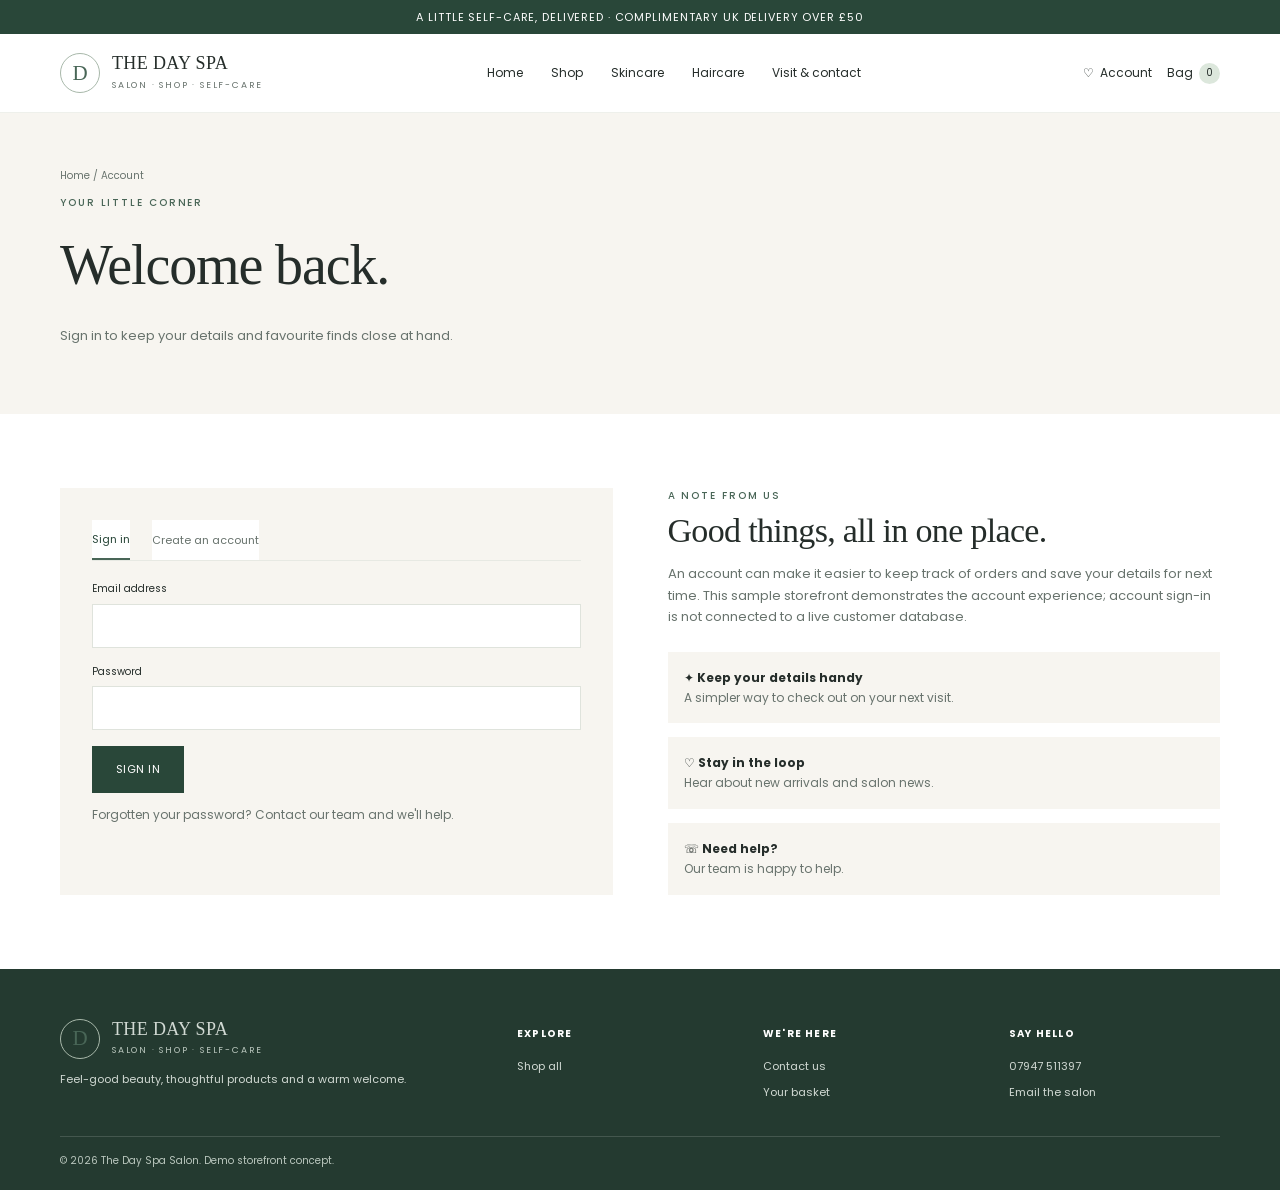
==== account.html @ 095abe60 "Add files via upload" ====
<!doctype html>
<html lang="en-GB">
  <head>
    <meta charset="utf-8">
    <meta name="viewport" content="width=device-width,initial-scale=1">
    <title>
      Your account | The Day Spa Salon
    </title>
    <link rel="preconnect" href="https://fonts.googleapis.com">
    <link rel="preconnect" href="https://fonts.gstatic.com" crossorigin>
    <link href="https://fonts.googleapis.com/css2?family=Poppins:wght@300;400;500;600&display=swap" rel="stylesheet">
    <link rel="stylesheet" href="styles.css">
    <script defer src="app.js">
    </script>
  </head>
  <body>
    <div class="announcement">
      A LITTLE SELF-CARE, DELIVERED · COMPLIMENTARY UK DELIVERY OVER £50
    </div>
    <header class="header">
      <div class="wrap headrow">
        <button class="menu-btn" data-menu aria-label="Open menu">
          ☰
        </button>
        <a class="brand" href="index.html">
          <span class="brandmark">
            D
          </span>
          <span class="brandname">
            THE DAY SPA
            <small>
              SALON · SHOP · SELF-CARE
            </small>
          </span>
        </a>
        <nav class="nav">
          <a href="index.html">
            Home
          </a>
          <a href="catalogue.html">
            Shop
          </a>
          <a href="catalogue.html?category=Skincare">
            Skincare
          </a>
          <a href="catalogue.html?category=Haircare">
            Haircare
          </a>
          <a href="support.html">
            Visit & contact
          </a>
          <a class="mobile-account" href="account.html">
            Account
          </a>
        </nav>
        <div class="head-actions">
          <a class="iconlink account-link" href="account.html">
            ♡
            <span>
              Account
            </span>
          </a>
          <a class="iconlink" href="basket.html">
            Bag
            <span class="cartcount" data-cart-count>
              0
            </span>
          </a>
        </div>
      </div>
    </header>
    <main>
      <section class="page-hero">
        <div class="wrap">
          <div class="crumb">
            <a href="index.html">
              Home
            </a>
            / Account
          </div>
          <div class="eyebrow">
            Your little corner
          </div>
          <h1 class="page-title">
            Welcome back.
          </h1>
          <p class="page-lede">
            Sign in to keep your details and favourite finds close at hand.
          </p>
        </div>
      </section>
      <section class="section">
        <div class="wrap form-layout">
          <div class="form-card">
            <div class="account-tabs">
              <button class="active" data-account-tab="login">
                Sign in
              </button>
              <button data-account-tab="register">
                Create an account
              </button>
            </div>
            <form data-account-panel="login" data-demo-form="login">
              <div class="notice hidden">
              </div>
              <div class="field">
                <label for="login-email">
                  Email address
                </label>
                <input id="login-email" type="email" required autocomplete="email">
              </div>
              <div class="field">
                <label for="login-password">
                  Password
                </label>
                <input id="login-password" type="password" required autocomplete="current-password">
              </div>
              <button class="btn" type="submit">
                SIGN IN
              </button>
              <p class="form-note">
                Forgotten your password? Contact our team and we'll help.
              </p>
            </form>
            <form class="hidden" data-account-panel="register" data-demo-form="register">
              <div class="notice hidden">
              </div>
              <div class="field">
                <label for="reg-name">
                  Your name
                </label>
                <input id="reg-name" required autocomplete="name">
              </div>
              <div class="field">
                <label for="reg-email">
                  Email address
                </label>
                <input id="reg-email" type="email" required autocomplete="email">
              </div>
              <div class="field">
                <label for="reg-password">
                  Create a password
                </label>
                <input id="reg-password" type="password" minlength="8" required autocomplete="new-password">
              </div>
              <button class="btn" type="submit">
                CREATE ACCOUNT
              </button>
              <p class="form-note">
                By creating an account, you agree to receive account-related updates.
              </p>
            </form>
          </div>
          <div>
            <div class="eyebrow">
              A note from us
            </div>
            <h2 style="font:34px Georgia,serif">
              Good things, all in one place.
            </h2>
            <p class="page-lede">
              An account can make it easier to keep track of orders and save your details for next time. This sample storefront demonstrates the account experience; account sign-in is not connected to a live customer database.
            </p>
            <div class="contact-details">
              <div>
                ✦
                <strong>
                  Keep your details handy
                </strong>
                <small>
                  A simpler way to check out on your next visit.
                </small>
              </div>
              <div>
                ♡
                <strong>
                  Stay in the loop
                </strong>
                <small>
                  Hear about new arrivals and salon news.
                </small>
              </div>
              <div>
                ☏
                <strong>
                  Need help?
                </strong>
                <small>
                  <a href="support.html">
                    Our team is happy to help.
                  </a>
                </small>
              </div>
            </div>
          </div>
        </div>
      </section>
    </main>
    <footer class="footer">
      <div class="wrap">
        <div class="footer-grid">
          <div>
            <a class="brand" href="index.html">
              <span class="brandmark">
                D
              </span>
              <span class="brandname">
                THE DAY SPA
                <small>
                  SALON · SHOP · SELF-CARE
                </small>
              </span>
            </a>
            <p>
              Feel-good beauty, thoughtful products and a warm welcome.
            </p>
          </div>
          <div>
            <h4>
              Explore
            </h4>
            <div class="foot-links">
              <a href="catalogue.html">
                Shop all
              </a>
            </div>
          </div>
          <div>
            <h4>
              We're here
            </h4>
            <div class="foot-links">
              <a href="support.html">
                Contact us
              </a>
              <a href="basket.html">
                Your basket
              </a>
            </div>
          </div>
          <div>
            <h4>
              Say hello
            </h4>
            <div class="foot-links">
              <a href="tel:07947511397">
                07947 511397
              </a>
              <a href="mailto:hello@thedayspasalon.co.uk">
                Email the salon
              </a>
            </div>
          </div>
        </div>
        <div class="copyright">
          ©
          <span data-year>
          </span>
          The Day Spa Salon. Demo storefront concept.
        </div>
      </div>
    </footer>
    <div class="toast">
    </div>
  </body>
</html>
---- styles.css ----
:root {
  --ink:#252d2a;
  --muted:#68736d;
  --cream:#f7f5f0;
  --sage:#dce7dc;
  --green:#496657;
  --deep:#294739;
  --line:#e7e9e3;
  --white:#fff;
  --rose:#dca79c;
  --shadow:0 16px 40px #243d3010
}
* {
  box-sizing:border-box
}
html {
  scroll-behavior:smooth
}
body {
  margin:0;
  font-family:'Poppins',sans-serif;
  color:var(--ink);
  background:#fff;
  line-height:1.65
}
button,input,textarea,select {
  font:inherit
}
a {
  color:inherit;
  text-decoration:none
}
img {
  display:block;
  max-width:100%
}
.wrap {
  width:min(1160px,calc(100% - 44px));
  margin:auto
}
.announcement {
  background:var(--deep);
  color:#fff;
  text-align:center;
  padding:8px 16px;
  font-size:11px;
  letter-spacing:.08em
}
.header {
  background:#fff;
  position:sticky;
  top:0;
  z-index:20;
  border-bottom:1px solid #eef0eb
}
.headrow {
  height:78px;
  display:flex;
  align-items:center;
  justify-content:space-between;
  gap:28px
}
.brand {
  display:flex;
  align-items:center;
  gap:12px;
  min-width:205px
}
.brandmark {
  width:40px;
  height:40px;
  border:1px solid #a8b8aa;
  border-radius:50%;
  display:grid;
  place-items:center;
  color:var(--green);
  font-family:Georgia,serif;
  font-size:21px
}
.brandname {
  font-family:Georgia,serif;
  line-height:1.1;
  font-size:18px;
  letter-spacing:.02em
}
.brandname small {
  display:block;
  font:9px Poppins,sans-serif;
  letter-spacing:.2em;
  color:var(--muted);
  margin-top:5px
}
.nav {
  display:flex;
  gap:28px;
  align-items:center;
  font-size:12px
}
.nav a:hover,.nav a.active {
  color:var(--green)
}
.head-actions {
  display:flex;
  gap:15px;
  align-items:center;
  font-size:12px
}
.iconlink {
  display:flex;
  gap:6px;
  align-items:center
}
.cartcount {
  border-radius:50%;
  background:var(--sage);
  min-width:21px;
  height:21px;
  display:inline-grid;
  place-items:center;
  font-size:10px
}
.menu-btn {
  display:none;
  border:0;
  background:none;
  font-size:23px
}
.hero {
  background:var(--cream);
  overflow:hidden
}
.hero-grid {
  display:grid;
  grid-template-columns:1fr 1fr;
  min-height:525px;
  align-items:center;
  gap:50px
}
.hero-copy {
  padding:70px 0
}
.eyebrow {
  font-size:10px;
  text-transform:uppercase;
  letter-spacing:.19em;
  color:var(--green);
  font-weight:500
}
.hero h1 {
  font-family:Georgia,serif;
  font-size:clamp(43px,6vw,72px);
  font-weight:400;
  line-height:1.04;
  letter-spacing:-.035em;
  margin:20px 0
}
.hero p {
  max-width:460px;
  color:var(--muted);
  font-size:14px
}
.btn {
  display:inline-flex;
  align-items:center;
  justify-content:center;
  background:var(--deep);
  color:white;
  border:1px solid var(--deep);
  padding:13px 23px;
  font-size:11px;
  letter-spacing:.04em;
  cursor:pointer;
  transition:.2s
}
.btn:hover {
  background:#3e604b
}
.btn.light {
  background:transparent;
  color:var(--deep)
}
.btn.small {
  padding:10px 15px
}
.hero-buttons {
  display:flex;
  gap:12px;
  margin-top:26px;
  flex-wrap:wrap
}
.hero-image {
  height:440px;
  position:relative;
  border-radius:48% 48% 4px 4px;
  overflow:hidden;
  background:#dfe7dc
}
.hero-image img {
  width:100%;
  height:100%;
  object-fit:cover
}
.hero-note {
  position:absolute;
  right:-14px;
  bottom:25px;
  background:white;
  padding:15px 20px;
  box-shadow:var(--shadow);
  font-family:Georgia,serif;
  font-size:14px
}
.trust {
  border-bottom:1px solid var(--line);
  padding:20px 0
}
.trustrow {
  display:flex;
  justify-content:space-between;
  gap:20px;
  text-align:center;
  color:var(--muted);
  font-size:10px;
  letter-spacing:.06em;
  text-transform:uppercase
}
.trustrow span {
  display:flex;
  align-items:center;
  gap:9px
}
.section {
  padding:74px 0
}
.section.soft {
  background:var(--cream)
}
.section-head {
  display:flex;
  justify-content:space-between;
  align-items:end;
  gap:20px;
  margin-bottom:30px
}
.section h2,.page-title {
  font-family:Georgia,serif;
  font-weight:400;
  letter-spacing:-.02em
}
.section h2 {
  font-size:36px;
  margin:8px 0 0
}
.text-link {
  font-size:11px;
  color:var(--green);
  border-bottom:1px solid #91a495;
  padding-bottom:3px
}
.grid {
  display:grid;
  grid-template-columns:repeat(4,1fr);
  gap:18px
}
.product-card {
  min-width:0
}
.product-img {
  display:block;
  height:250px;
  background:#f2f2ec;
  position:relative;
  overflow:hidden
}
.product-img img {
  width:100%;
  height:100%;
  object-fit:cover;
  transition:transform .5s
}
.product-card:hover .product-img img {
  transform:scale(1.04)
}
.badge {
  position:absolute;
  top:12px;
  left:12px;
  background:#fff;
  padding:5px 9px;
  font-size:9px;
  letter-spacing:.08em;
  text-transform:uppercase
}
.product-info {
  padding:14px 1px
}
.product-brand {
  font-size:9px;
  color:var(--muted);
  letter-spacing:.13em;
  text-transform:uppercase
}
.product-title {
  font-family:Georgia,serif;
  font-size:17px;
  line-height:1.35;
  margin:5px 0 8px
}
.price {
  font-size:12px;
  font-weight:500
}
.card-bottom {
  display:flex;
  align-items:center;
  justify-content:space-between
}
.add-mini {
  width:31px;
  height:31px;
  border:1px solid var(--line);
  background:#fff;
  color:var(--green);
  cursor:pointer
}
.add-mini:hover {
  background:var(--sage)
}
.category-grid {
  display:grid;
  grid-template-columns:repeat(4,1fr);
  gap:15px
}
.category-tile {
  height:220px;
  position:relative;
  overflow:hidden;
  background:#e8ece5
}
.category-tile img {
  width:100%;
  height:100%;
  object-fit:cover;
  transition:.4s
}
.category-tile:hover img {
  transform:scale(1.04)
}
.category-tile span {
  position:absolute;
  bottom:14px;
  left:14px;
  background:white;
  padding:10px 14px;
  font-family:Georgia,serif;
  font-size:17px
}
.service-grid {
  display:grid;
  grid-template-columns:repeat(3,1fr);
  gap:18px
}
.service-card {
  padding:25px;
  border:1px solid var(--line);
  background:white
}
.service-icon {
  font-size:23px;
  color:var(--green)
}
.service-card h3 {
  font-family:Georgia,serif;
  font-weight:400;
  font-size:22px;
  margin:12px 0 6px
}
.service-card p {
  font-size:12px;
  color:var(--muted);
  margin:0
}
.newsletter {
  background:var(--sage);
  padding:48px 0
}
.newsrow {
  display:flex;
  align-items:center;
  justify-content:space-between;
  gap:28px
}
.newsrow h2 {
  font:34px Georgia,serif;
  margin:5px 0
}
.newsrow p {
  font-size:12px;
  color:var(--muted);
  margin:0
}
.subscribe {
  display:flex;
  max-width:430px;
  width:100%
}
.subscribe input {
  flex:1;
  min-width:0;
  background:#fff;
  border:1px solid #d8dfd7;
  padding:13px;
  font-size:11px
}
.footer {
  background:#243a30;
  color:white;
  padding:50px 0 20px
}
.footer-grid {
  display:grid;
  grid-template-columns:2fr 1fr 1fr 1fr;
  gap:35px
}
.footer .brandname small {
  color:#b9c6bd
}
.footer p,.footer a {
  font-size:11px;
  color:#d1d9d3
}
.footer h4 {
  font-size:10px;
  text-transform:uppercase;
  letter-spacing:.12em;
  margin:7px 0 15px
}
.foot-links {
  display:grid;
  gap:8px
}
.copyright {
  border-top:1px solid #ffffff25;
  margin-top:35px;
  padding-top:16px;
  color:#b9c6bd;
  font-size:10px
}
.page-hero {
  background:var(--cream);
  padding:55px 0
}
.page-title {
  font-size:clamp(38px,5vw,56px);
  margin:8px 0
}
.page-lede {
  color:var(--muted);
  font-size:13px;
  max-width:590px
}
.crumb {
  font-size:10px;
  color:var(--muted);
  margin-bottom:10px
}
.catalog-layout {
  display:grid;
  grid-template-columns:205px 1fr;
  gap:35px
}
.filters h3 {
  font:20px Georgia,serif;
  margin:0 0 14px
}
.filter-group {
  border-bottom:1px solid var(--line);
  padding:15px 0
}
.filter-group button {
  display:block;
  background:none;
  border:0;
  color:var(--muted);
  font-size:11px;
  padding:7px 0;
  cursor:pointer;
  text-align:left;
  width:100%
}
.filter-group button:hover,.filter-group button.selected {
  color:var(--deep);
  font-weight:500
}
.catalog-tools {
  display:flex;
  justify-content:space-between;
  align-items:center;
  margin-bottom:20px;
  font-size:11px;
  color:var(--muted)
}
.catalog-tools select {
  border:1px solid var(--line);
  padding:9px;
  background:white;
  font-size:11px
}
.catalog-grid {
  grid-template-columns:repeat(3,1fr)
}
.product-detail {
  display:grid;
  grid-template-columns:1.05fr .95fr;
  gap:65px;
  align-items:start
}
.detail-photo {
  height:550px;
  background:var(--cream)
}
.detail-photo img {
  width:100%;
  height:100%;
  object-fit:cover
}
.detail-copy {
  padding-top:22px
}
.detail-copy h1 {
  font:46px/1.15 Georgia,serif;
  margin:10px 0
}
.detail-copy .price {
  font-size:17px;
  margin:18px 0
}
.detail-copy p {
  font-size:13px;
  color:var(--muted)
}
.quantity {
  display:flex;
  align-items:center;
  border:1px solid var(--line);
  width:max-content;
  margin:23px 0
}
.quantity button {
  border:0;
  background:white;
  width:37px;
  height:39px;
  cursor:pointer
}
.quantity span {
  min-width:28px;
  text-align:center;
  font-size:12px
}
.detail-actions {
  display:flex;
  gap:10px;
  flex-wrap:wrap
}
.detail-meta {
  border-top:1px solid var(--line);
  margin-top:25px;
  padding-top:16px;
  font-size:10px;
  color:var(--muted)
}
.basket-layout {
  display:grid;
  grid-template-columns:1fr 330px;
  gap:35px
}
.basket-item {
  display:grid;
  grid-template-columns:95px 1fr auto;
  gap:18px;
  padding:18px 0;
  border-bottom:1px solid var(--line);
  align-items:center
}
.basket-item img {
  width:95px;
  height:102px;
  object-fit:cover;
  background:var(--cream)
}
.basket-item h3 {
  font:18px Georgia,serif;
  margin:0 0 5px
}
.basket-item p {
  font-size:10px;
  color:var(--muted);
  margin:0
}
.basket-item .quantity {
  margin:9px 0 0
}
.remove {
  background:none;
  border:0;
  color:var(--muted);
  font-size:10px;
  text-decoration:underline;
  cursor:pointer
}
.summary {
  background:var(--cream);
  padding:25px;
  height:max-content
}
.summary h2 {
  font:25px Georgia,serif;
  margin:0 0 20px
}
.sumline {
  display:flex;
  justify-content:space-between;
  font-size:11px;
  margin:12px 0
}
.sumtotal {
  border-top:1px solid #dfe2dc;
  padding-top:14px;
  font-weight:600
}
.summary .btn {
  width:100%;
  margin-top:14px
}
.empty {
  text-align:center;
  padding:65px 20px;
  background:var(--cream)
}
.empty h2 {
  font:30px Georgia,serif
}
.form-layout {
  display:grid;
  grid-template-columns:1fr 1fr;
  gap:55px
}
.form-card {
  padding:32px;
  background:var(--cream)
}
.form-card h2 {
  font:29px Georgia,serif;
  margin:0 0 10px
}
.form-card p {
  font-size:12px;
  color:var(--muted)
}
.field {
  margin:16px 0
}
.field label {
  display:block;
  font-size:10px;
  margin-bottom:6px
}
.field input,.field textarea,.field select {
  width:100%;
  border:1px solid #dfe3dc;
  padding:12px;
  background:white;
  font-size:11px;
  outline-color:#8da291
}
.field textarea {
  min-height:120px;
  resize:vertical
}
.form-note {
  font-size:10px;
  color:var(--muted);
  margin-top:12px
}
.contact-details {
  display:grid;
  gap:14px;
  margin-top:24px
}
.contact-details div {
  padding:16px;
  background:var(--cream);
  font-size:12px
}
.contact-details small {
  display:block;
  color:var(--muted);
  font-size:12px
}
.account-tabs {
  display:flex;
  gap:22px;
  border-bottom:1px solid var(--line);
  margin-bottom:20px
}
.account-tabs button {
  border:0;
  background:white;
  padding:10px 0;
  font-size:11px;
  color:var(--muted);
  cursor:pointer
}
.account-tabs button.active {
  color:var(--deep);
  border-bottom:2px solid var(--green)
}
.hidden {
  display:none!important
}
.notice {
  padding:11px 14px;
  background:#e5f0e6;
  color:#345642;
  font-size:11px;
  margin:14px 0
}
.qty-inline {
  display:flex;
  align-items:center;
  gap:9px;
  font-size:11px
}
.qty-inline button {
  border:1px solid var(--line);
  background:white;
  width:24px;
  height:24px;
  cursor:pointer
}
.toast {
  position:fixed;
  bottom:20px;
  right:20px;
  padding:13px 18px;
  background:var(--deep);
  color:white;
  font-size:11px;
  z-index:40;
  box-shadow:var(--shadow);
  opacity:0;
  transform:translateY(8px);
  transition:.25s;
  pointer-events:none
}
.toast.show {
  opacity:1;
  transform:none
}
.mobile-nav {
  display:none
}
@media(max-width:900px) {
  .nav {
    gap:14px
  }
  .headrow {
    gap:15px
  }
  .brand {
    min-width:auto
  }
  .grid {
    grid-template-columns:repeat(2,1fr)
  }
  .catalog-grid {
    grid-template-columns:repeat(2,1fr)
  }
  .product-img {
    height:290px
  }
  .category-tile {
    height:185px
  }
  .product-detail {
    gap:35px
  }
  .detail-photo {
    height:480px
  }
  .footer-grid {
    grid-template-columns:2fr 1fr 1fr
  }
  .basket-layout {
    grid-template-columns:1fr 280px
  }
  
}
@media(max-width:680px) {
  .wrap {
    width:min(100% - 32px,520px)
  }
  .announcement {
    font-size:9px
  }
  .headrow {
    height:65px
  }
  .brandmark {
    width:35px;
    height:35px
  }
  .brandname {
    font-size:16px
  }
  .menu-btn {
    display:block
  }
  .nav {
    display:none;
    position:absolute;
    top:65px;
    left:0;
    right:0;
    background:white;
    padding:16px 22px 22px;
    box-shadow:var(--shadow);
    flex-direction:column;
    align-items:stretch;
    gap:0
  }
  .nav.open {
    display:flex
  }
  .nav a {
    padding:11px 0;
    border-bottom:1px solid var(--line)
  }
  .head-actions .account-link {
    display:flex
  }
  .head-actions .account-link span {
    display:none
  }
  .head-actions {
    gap:10px
  }
  .hero-grid {
    grid-template-columns:1fr;
    gap:12px;
    padding-bottom:30px
  }
  .hero-copy {
    padding:45px 0 12px
  }
  .hero h1 {
    font-size:52px
  }
  .hero-image {
    height:300px;
    width:88%;
    margin:0 auto
  }
  .hero-note {
    right:-16px
  }
  .trustrow {
    display:grid;
    grid-template-columns:1fr 1fr;
    gap:12px
  }
  .section {
    padding:52px 0
  }
  .section h2 {
    font-size:30px
  }
  .section-head {
    align-items:start;
    flex-direction:column;
    gap:10px
  }
  .grid {
    gap:12px
  }
  .product-img {
    height:205px
  }
  .product-title {
    font-size:15px
  }
  .category-grid {
    grid-template-columns:1fr 1fr;
    gap:10px
  }
  .category-tile {
    height:155px
  }
  .category-tile span {
    font-size:14px;
    left:8px;
    bottom:8px;
    padding:8px
  }
  .service-grid {
    grid-template-columns:1fr
  }
  .newsrow {
    display:block
  }
  .subscribe {
    margin-top:18px
  }
  .footer-grid {
    grid-template-columns:1fr 1fr;
    gap:27px
  }
  .footer-grid>div:first-child {
    grid-column:1/-1
  }
  .page-hero {
    padding:38px 0
  }
  .catalog-layout {
    grid-template-columns:1fr;
    gap:15px
  }
  .filters {
    display:flex;
    overflow:auto;
    gap:8px;
    padding-bottom:5px
  }
  .filter-group {
    border:0;
    padding:0;
    flex:none
  }
  .filters h3 {
    display:none
  }
  .filter-group button {
    border:1px solid var(--line);
    padding:8px 12px;
    white-space:nowrap
  }
  .catalog-tools {
    font-size:10px
  }
  .catalog-grid {
    gap:12px
  }
  .catalog-grid .product-img {
    height:195px
  }
  .product-detail {
    grid-template-columns:1fr;
    gap:20px
  }
  .detail-photo {
    height:min(110vw,440px)
  }
  .detail-copy {
    padding-top:0
  }
  .detail-copy h1 {
    font-size:38px
  }
  .basket-layout {
    grid-template-columns:1fr
  }
  .basket-item {
    grid-template-columns:72px 1fr auto;
    gap:12px
  }
  .basket-item img {
    width:72px;
    height:82px
  }
  .basket-item h3 {
    font-size:16px
  }
  .summary {
    order:2
  }
  .form-layout {
    grid-template-columns:1fr;
    gap:25px
  }
  .form-card {
    padding:24px
  }
  .hero-buttons .btn {
    flex:1
  }
  .brandname small {
    font-size:8px
  }
  
}
.promo-form {
  border-top:1px solid #dfe2dc;
  border-bottom:1px solid #dfe2dc;
  padding:13px 0;
  margin:14px 0
}
.promo-form label {
  display:block;
  font-size:10px;
  margin-bottom:7px
}
.promo-entry {
  display:flex;
  gap:7px
}
.promo-entry input {
  min-width:0;
  flex:1;
  border:1px solid #dfe3dc;
  padding:10px;
  font-size:11px
}
.promo-entry .btn {
  margin:0!important
}
.promo-form .form-note {
  margin-bottom:0
}
.mobile-account {
  display:none
}
.optional {
  color:var(--muted);
  font-weight:400
}
.promo-entry .btn {
  width:auto;
  min-width:84px;
  flex:0 0 auto;
  margin:0!important
}
@media(max-width:680px) {
  .mobile-account {
    display:block
  }
  .head-actions .account-link {
    display:none
  }
  .promo-entry {
    align-items:stretch
  }
  .promo-entry input {
    width:100%;
    min-width:0
  }
  .promo-entry .btn {
    width:auto
  }
  
}


@media(max-width:680px){.basket-item{grid-template-columns:60px minmax(0,1fr);gap:10px 12px;align-items:start}.basket-item img{width:60px;height:72px}.basket-item>div:nth-child(2){min-width:0}.basket-item h3{overflow-wrap:anywhere}.basket-item>div:last-child{grid-column:2;display:flex;align-items:center;gap:12px;text-align:left!important}.basket-item .quantity{margin-top:8px}}
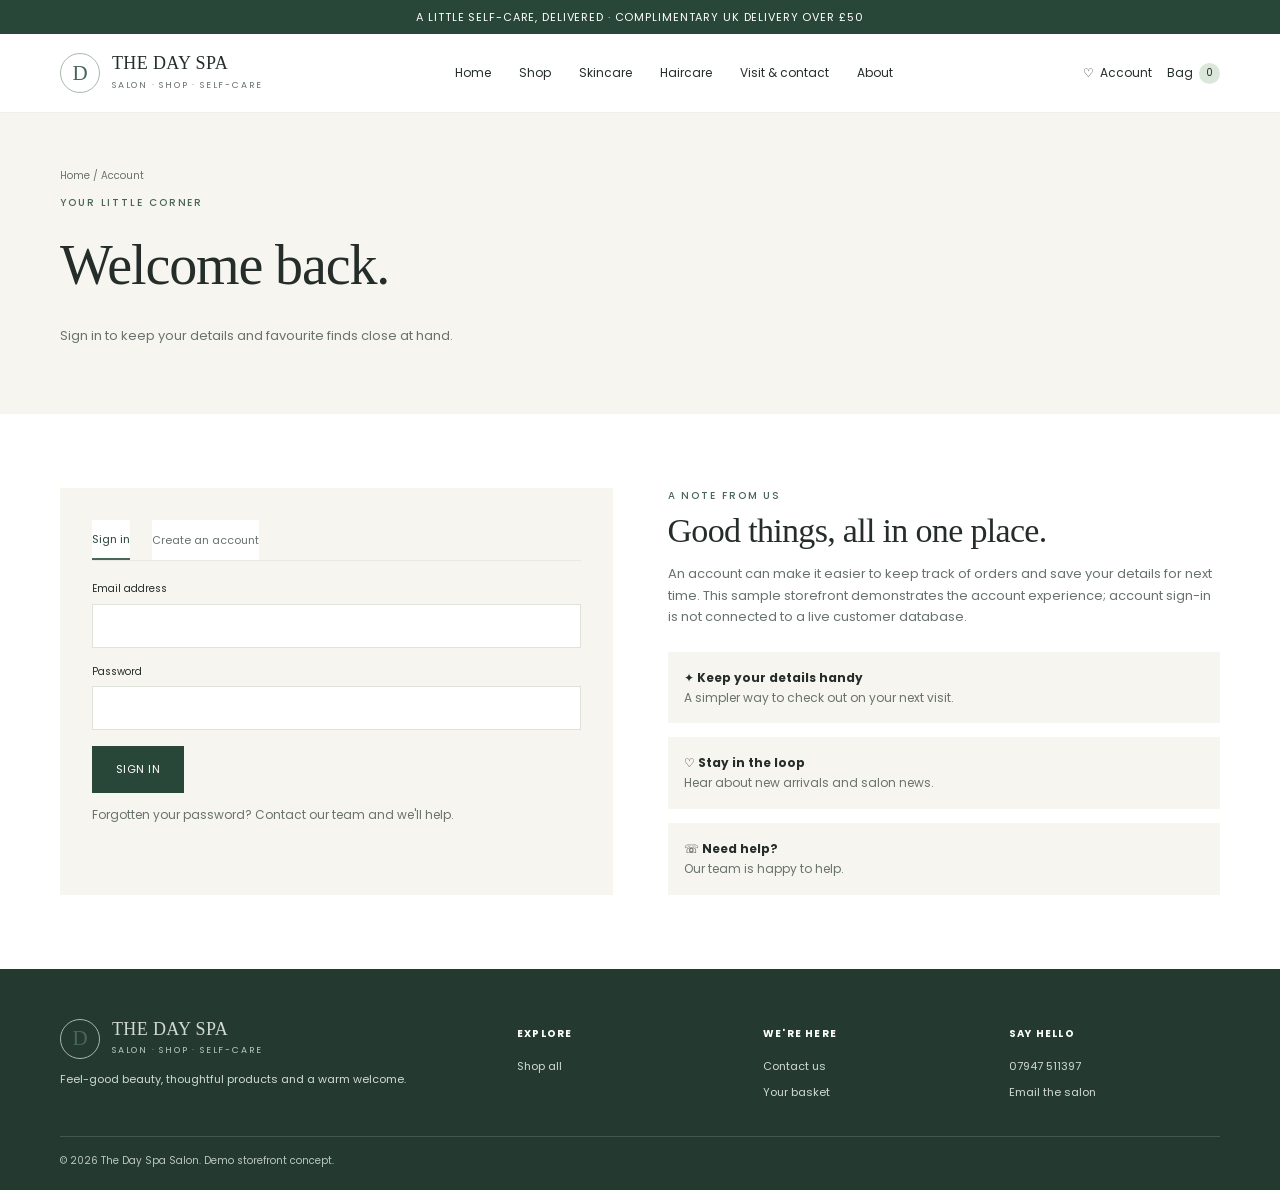
==== commit b61dd0dc: "Add files via upload" ====
--- a/account.html
+++ b/account.html
@@ -49,6 +49,7 @@
           <a href="support.html">
             Visit & contact
           </a>
+          <a href="about.html">About</a>
           <a class="mobile-account" href="account.html">
             Account
           </a>
--- a/styles.css
+++ b/styles.css
@@ -1062,4 +1062,138 @@
 
 
 @media(max-width:680px){.basket-item{grid-template-columns:60px minmax(0,1fr);gap:10px 12px;align-items:start}.basket-item img{width:60px;height:72px}.basket-item>div:nth-child(2){min-width:0}.basket-item h3{overflow-wrap:anywhere}.basket-item>div:last-child{grid-column:2;display:flex;align-items:center;gap:12px;text-align:left!important}.basket-item .quantity{margin-top:8px}}
-
+
+
+
+
+
+
+
+
+
+
+
+
+
+
+
+
+
+
+
+
+
+
+
+
+
+
+
+.about-layout {
+  display: grid;
+  grid-template-columns: 1.2fr 0.8fr;
+  gap: 60px;
+  align-items: center;
+}
+
+.about-copy h2,
+.about-note h2 {
+  font: 38px/1.2 Georgia, serif;
+  font-weight: 400;
+  margin: 12px 0 20px;
+}
+
+.about-copy p,
+.about-note p {
+  color: var(--muted);
+  font-size: 13px;
+  margin: 0 0 18px;
+}
+
+.about-copy .btn {
+  margin-top: 10px;
+}
+
+.about-note {
+  background: var(--sage);
+  padding: 38px;
+  min-height: 330px;
+  display: flex;
+  flex-direction: column;
+  align-items: flex-start;
+  justify-content: center;
+}
+
+.about-note-mark {
+  width: 48px;
+  height: 48px;
+  display: grid;
+  place-items: center;
+  border: 1px solid #a8b8aa;
+  border-radius: 50%;
+  color: var(--green);
+  font: 24px Georgia, serif;
+  margin-bottom: 24px;
+}
+
+.brand-list {
+  list-style: none;
+  padding: 0;
+  margin: 0;
+  display: grid;
+  grid-template-columns: repeat(5, minmax(0, 1fr));
+  border-top: 1px solid var(--line);
+  border-left: 1px solid var(--line);
+}
+
+.brand-list li {
+  min-height: 76px;
+  display: grid;
+  place-items: center;
+  padding: 14px;
+  border-right: 1px solid var(--line);
+  border-bottom: 1px solid var(--line);
+  background: #fff;
+  font: 17px Georgia, serif;
+  text-align: center;
+}
+
+.about-cta {
+  margin-top: 30px;
+  display: flex;
+  align-items: center;
+  justify-content: space-between;
+  gap: 20px;
+}
+
+.about-cta p {
+  color: var(--muted);
+  font-size: 12px;
+  margin: 0;
+}
+
+@media (max-width: 680px) {
+  .about-layout {
+    grid-template-columns: 1fr;
+    gap: 28px;
+  }
+
+  .about-copy h2,
+  .about-note h2 {
+    font-size: 32px;
+  }
+
+  .about-note {
+    padding: 28px;
+    min-height: 280px;
+  }
+
+  .brand-list {
+    grid-template-columns: repeat(2, minmax(0, 1fr));
+  }
+
+  .about-cta {
+    align-items: flex-start;
+    flex-direction: column;
+  }
+}
